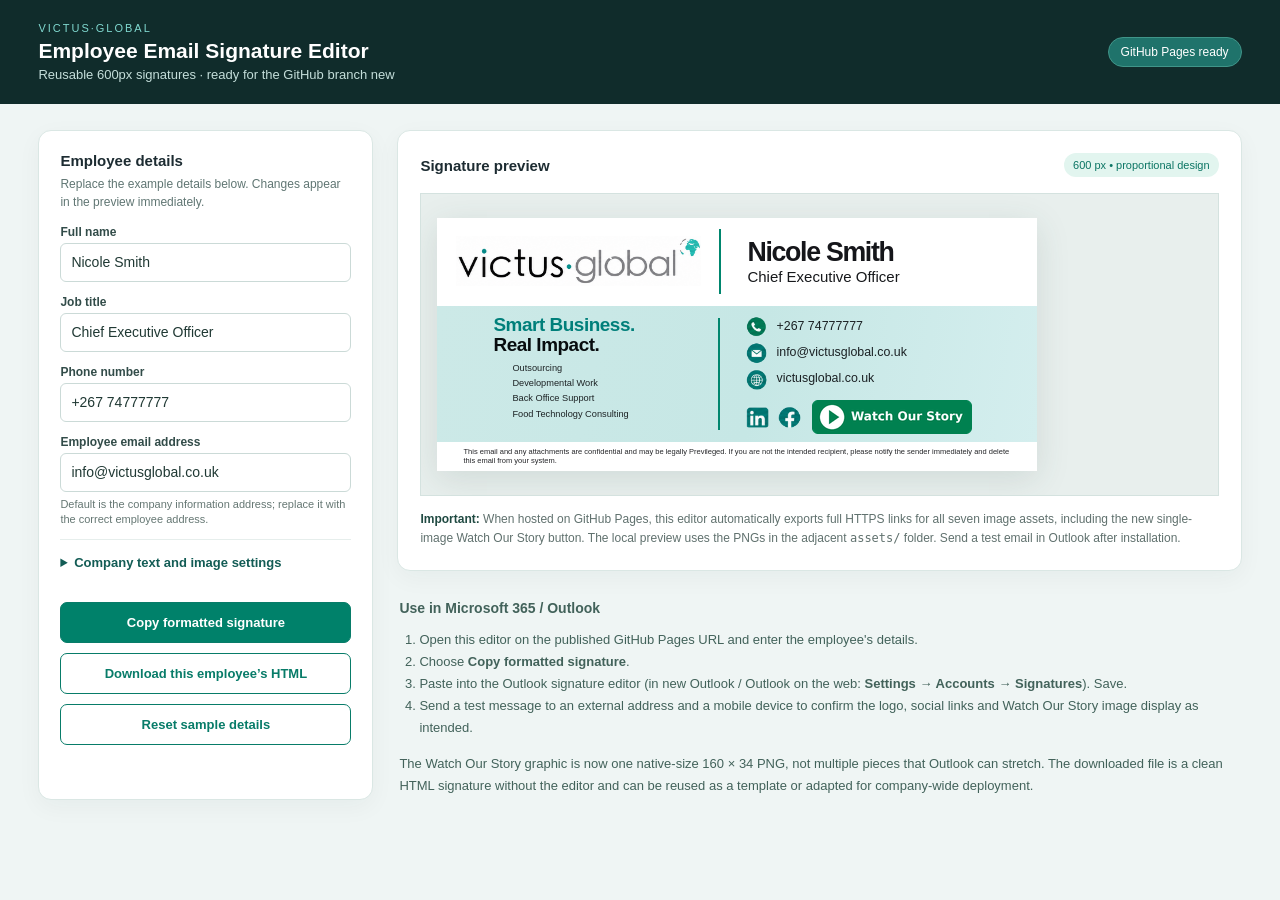
==== index.html @ b4adf3a4 "Add files via upload" ====
<!DOCTYPE html>
<html lang="en">
<head>
<meta charset="utf-8">
<meta name="viewport" content="width=device-width,initial-scale=1">
<title>Victus·Global | Employee Signature Editor</title>
<link rel="stylesheet" href="css/editor.css">
</head>
<body>
<header>
 <div><p class="eyebrow">Victus·Global</p><h1>Employee Email Signature Editor</h1><p class="sub">Reusable 600px signatures · ready for the GitHub branch new</p></div>
 <span class="headmark">GitHub Pages ready</span>
</header>
<div class="workspace">
<aside>
 <h2>Employee details</h2><p class="descr">Replace the example details below. Changes appear in the preview immediately.</p>
 <div class="field"><label for="name">Full name</label><input id="name" value="Nicole Smith" autocomplete="off"></div>
 <div class="field"><label for="title">Job title</label><input id="title" value="Chief Executive Officer"></div>
 <div class="field"><label for="phone">Phone number</label><input id="phone" value="+267 74777777"></div>
 <div class="field"><label for="email">Employee email address</label><input id="email" type="email" value="info@victusglobal.co.uk"><small>Default is the company information address; replace it with the correct employee address.</small></div>
 <details>
  <summary>Company text and image settings</summary>
  <div class="field"><label for="websiteDisplay">Website label</label><input id="websiteDisplay" value="victusglobal.co.uk"></div>
  <div class="field"><label for="website">Website link</label><input id="website" value="https://victusglobal.co.uk/"></div>
  <div class="field"><label for="tagline1">First tagline line</label><input id="tagline1" value="Smart Business."></div>
  <div class="field"><label for="tagline2">Second tagline line</label><input id="tagline2" value="Real Impact."></div>
  <div class="field"><label for="services">Services (one per line)</label><textarea id="services" rows="4">Outsourcing
Developmental Work
Back Office Support
Food Technology Consulting</textarea></div>
  <div class="field"><label for="disclaimer">Disclaimer</label><textarea id="disclaimer" rows="5">This email and any attachments are confidential and may be legally Previleged. If you are not the intended recipient, please notify the sender immediately and delete this email from your system.</textarea></div>
  <div class="field"><label for="assetBase">Public image folder URL (optional override)</label><input id="assetBase" type="url" placeholder="Automatically detected from your GitHub Pages site"><small>Leave blank when this editor is hosted on GitHub Pages: images are linked automatically using the full HTTPS URL. For other hosting, enter the public HTTPS URL of the assets folder.</small></div>
 </details>
 <div class="buttons"><button id="copyBtn" type="button">Copy formatted signature</button><button id="downloadBtn" type="button" class="secondary">Download this employee’s HTML</button><button id="resetBtn" type="button" class="secondary">Reset sample details</button></div>
 <div id="status" role="status" aria-live="polite"></div>
</aside>
<main>
 <div class="preview-card">
  <div class="viewhead"><h2>Signature preview</h2><span class="pill">600 px • proportional design</span></div>
  <div class="stage"><div id="preview" aria-label="HTML signature preview"></div></div>
  <p class="note"><strong>Important:</strong> When hosted on GitHub Pages, this editor automatically exports full HTTPS links for all seven image assets, including the new single-image Watch Our Story button. The local preview uses the PNGs in the adjacent <code>assets/</code> folder. Send a test email in Outlook after installation.</p>
 </div>
 <div class="instructions"><h3>Use in Microsoft 365 / Outlook</h3>
  <ol><li>Open this editor on the published GitHub Pages URL and enter the employee's details.</li><li>Choose <strong>Copy formatted signature</strong>.</li><li>Paste into the Outlook signature editor (in new Outlook / Outlook on the web: <strong>Settings → Accounts → Signatures</strong>). Save.</li><li>Send a test message to an external address and a mobile device to confirm the logo, social links and Watch Our Story image display as intended.</li></ol>
 <p>The Watch Our Story graphic is now one native-size 160 × 34 PNG, not multiple pieces that Outlook can stretch. The downloaded file is a clean HTML signature without the editor and can be reused as a template or adapted for company-wide deployment.</p>
 </div>
</main>
</div>
<script src="js/config.js"></script>
<script src="js/editor.js"></script>
</body></html>
---- css/editor.css ----
:root{font-family:Inter,'Segoe UI',Arial,sans-serif;color:#1d2c32;background:#eff5f4}
*{box-sizing:border-box}
body{margin:0}
header{background:#102c2b;color:#fff;padding:22px clamp(16px,3vw,48px);display:flex;justify-content:space-between;align-items:center;gap:16px;flex-wrap:wrap}
header .eyebrow{font-size:11px;text-transform:uppercase;letter-spacing:2px;color:#80d9d0;margin:0 0 4px}
header h1{font-size:21px;line-height:1.2;margin:0;font-weight:700}
header .sub{font-size:13px;color:#c4deda;margin:4px 0 0}
.headmark{background:#1f736b;border:1px solid #409589;padding:7px 12px;border-radius:99px;font-size:12px}
.workspace{display:grid;grid-template-columns:335px minmax(0,1fr);gap:24px;padding:26px clamp(16px,3vw,42px) 40px;max-width:1620px;margin:auto;align-items:start}
aside,.preview-card{background:#fff;border:1px solid #dae7e4;box-shadow:0 7px 24px #16352e0b;border-radius:13px}
aside{padding:21px;position:relative}
h2{font-size:15px;margin:0 0 6px}
.descr{font-size:12px;color:#607673;line-height:1.5;margin:0 0 14px}
label{display:block;font-size:12px;font-weight:650;color:#324c49;margin-bottom:4px}
input,textarea{font:14px/1.35 Inter,'Segoe UI',Arial,sans-serif;width:100%;border:1px solid #cbdad7;border-radius:6px;padding:9px 10px;color:#203934;background:white;outline:none}
input:focus,textarea:focus{border-color:#008a7b;box-shadow:0 0 0 3px #008a7b20}
.field{margin-bottom:13px}
.field small{display:block;color:#657773;margin-top:5px;font-size:11px;line-height:1.35}
details{border-top:1px solid #e6eeec;padding:15px 0 0;margin-top:3px}
summary{font-size:13px;font-weight:700;color:#135c55;cursor:pointer;margin-bottom:13px}
.buttons{display:grid;gap:10px;margin-top:19px}
button{font-size:13px;font-weight:700;border:1px solid #087c69;border-radius:7px;cursor:pointer;padding:12px;background:#00816a;color:white}
button.secondary{background:#fff;color:#087c69}
button:hover{filter:brightness(.96)}
#status{min-height:24px;font-size:12px;color:#056c5a;margin-top:9px;line-height:1.4}
.preview-card{padding:22px;overflow:hidden}
.viewhead{display:flex;align-items:center;justify-content:space-between;gap:12px;margin:0 0 16px}
.viewhead h2{margin:0}
.viewhead .pill{font-size:11px;color:#0b7564;background:#e2f5ef;padding:6px 9px;border-radius:15px;white-space:nowrap}
.stage{background:#e8efed;border:1px solid #d4e2df;padding:24px 16px;overflow:auto}
#preview{width:max-content;min-width:600px;background:white;box-shadow:0 8px 32px #31524d22}
.note{color:#60716e;font-size:12px;line-height:1.6;margin:14px 0 0}
.note strong{color:#204a42}
.instructions{font-size:13px;line-height:1.7;color:#42625a;padding:18px 2px}
.instructions h3{font-size:14px;margin:8px 0}
.instructions ol{padding-left:20px;margin:8px 0}
.instructions code{font-size:11px;background:#e0ece8;padding:3px 5px;border-radius:3px}
@media(max-width:980px){.workspace{display:block;padding:14px}aside{margin-bottom:16px}.preview-card{padding:14px}}
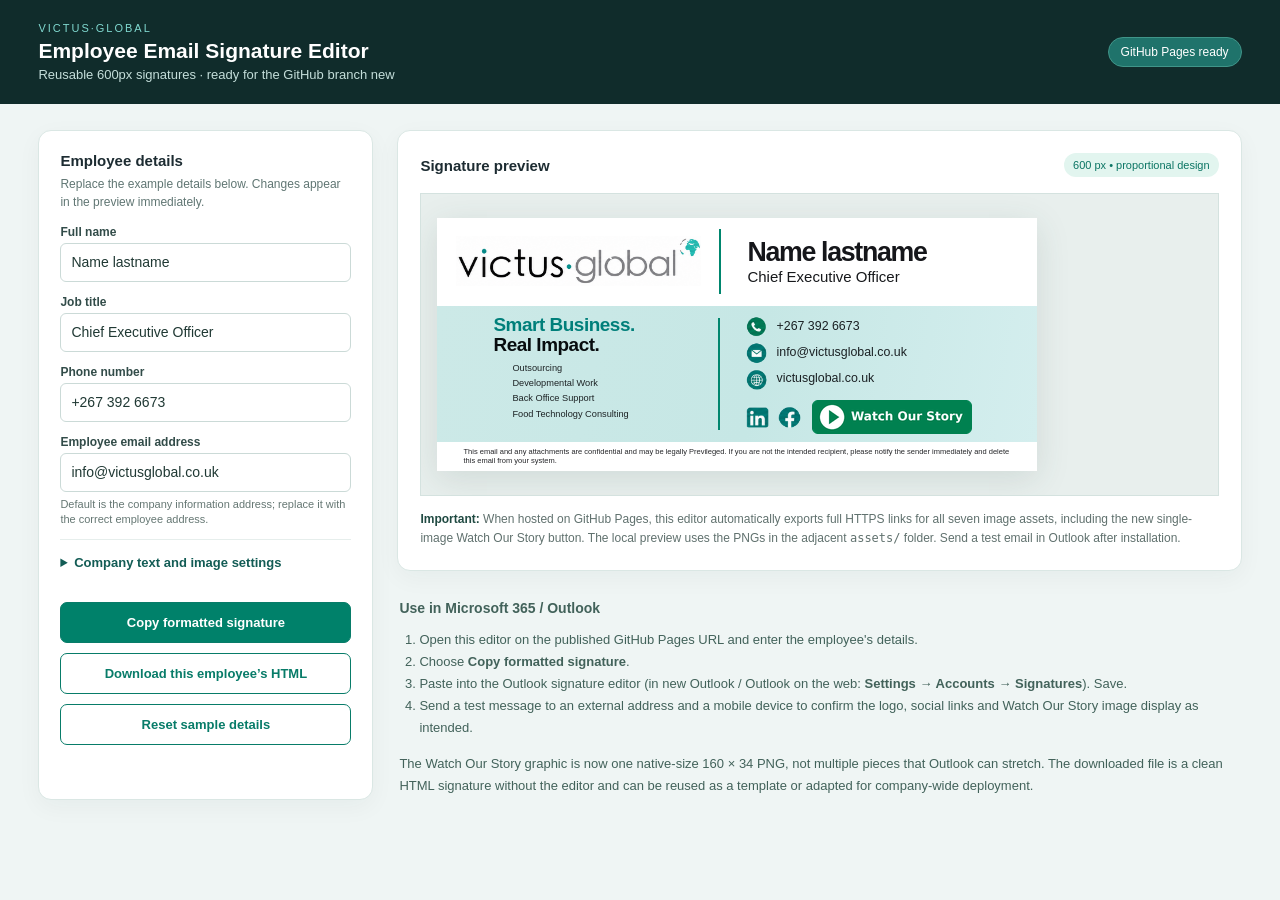
==== commit bbc4d613: "Update index.html" ====
--- a/index.html
+++ b/index.html
@@ -14,9 +14,9 @@
 <div class="workspace">
 <aside>
  <h2>Employee details</h2><p class="descr">Replace the example details below. Changes appear in the preview immediately.</p>
- <div class="field"><label for="name">Full name</label><input id="name" value="Nicole Smith" autocomplete="off"></div>
+ <div class="field"><label for="name">Full name</label><input id="name" value="Name lastname" autocomplete="off"></div>
  <div class="field"><label for="title">Job title</label><input id="title" value="Chief Executive Officer"></div>
- <div class="field"><label for="phone">Phone number</label><input id="phone" value="+267 74777777"></div>
+ <div class="field"><label for="phone">Phone number</label><input id="phone" value="+267 392 6673"></div>
  <div class="field"><label for="email">Employee email address</label><input id="email" type="email" value="info@victusglobal.co.uk"><small>Default is the company information address; replace it with the correct employee address.</small></div>
  <details>
   <summary>Company text and image settings</summary>
@@ -48,4 +48,4 @@
 </div>
 <script src="js/config.js"></script>
 <script src="js/editor.js"></script>
-</body></html>+</body></html>
